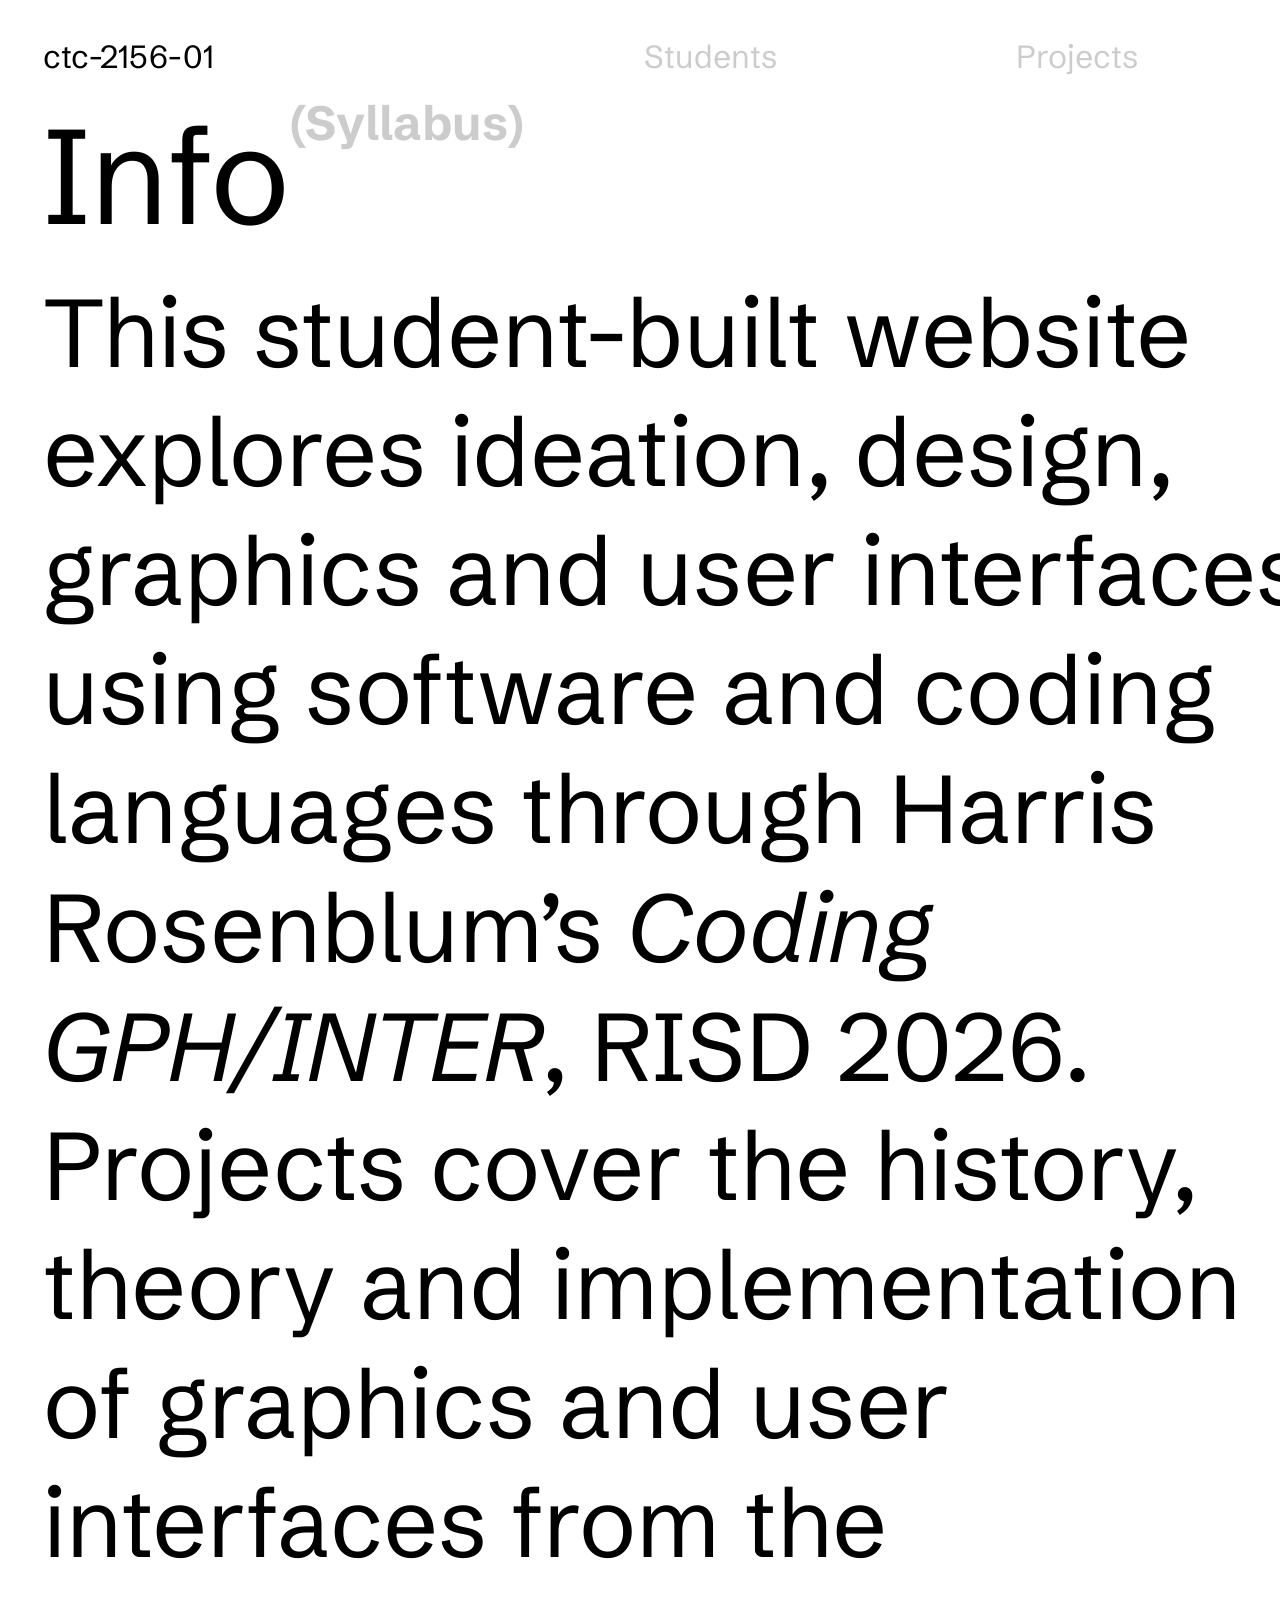
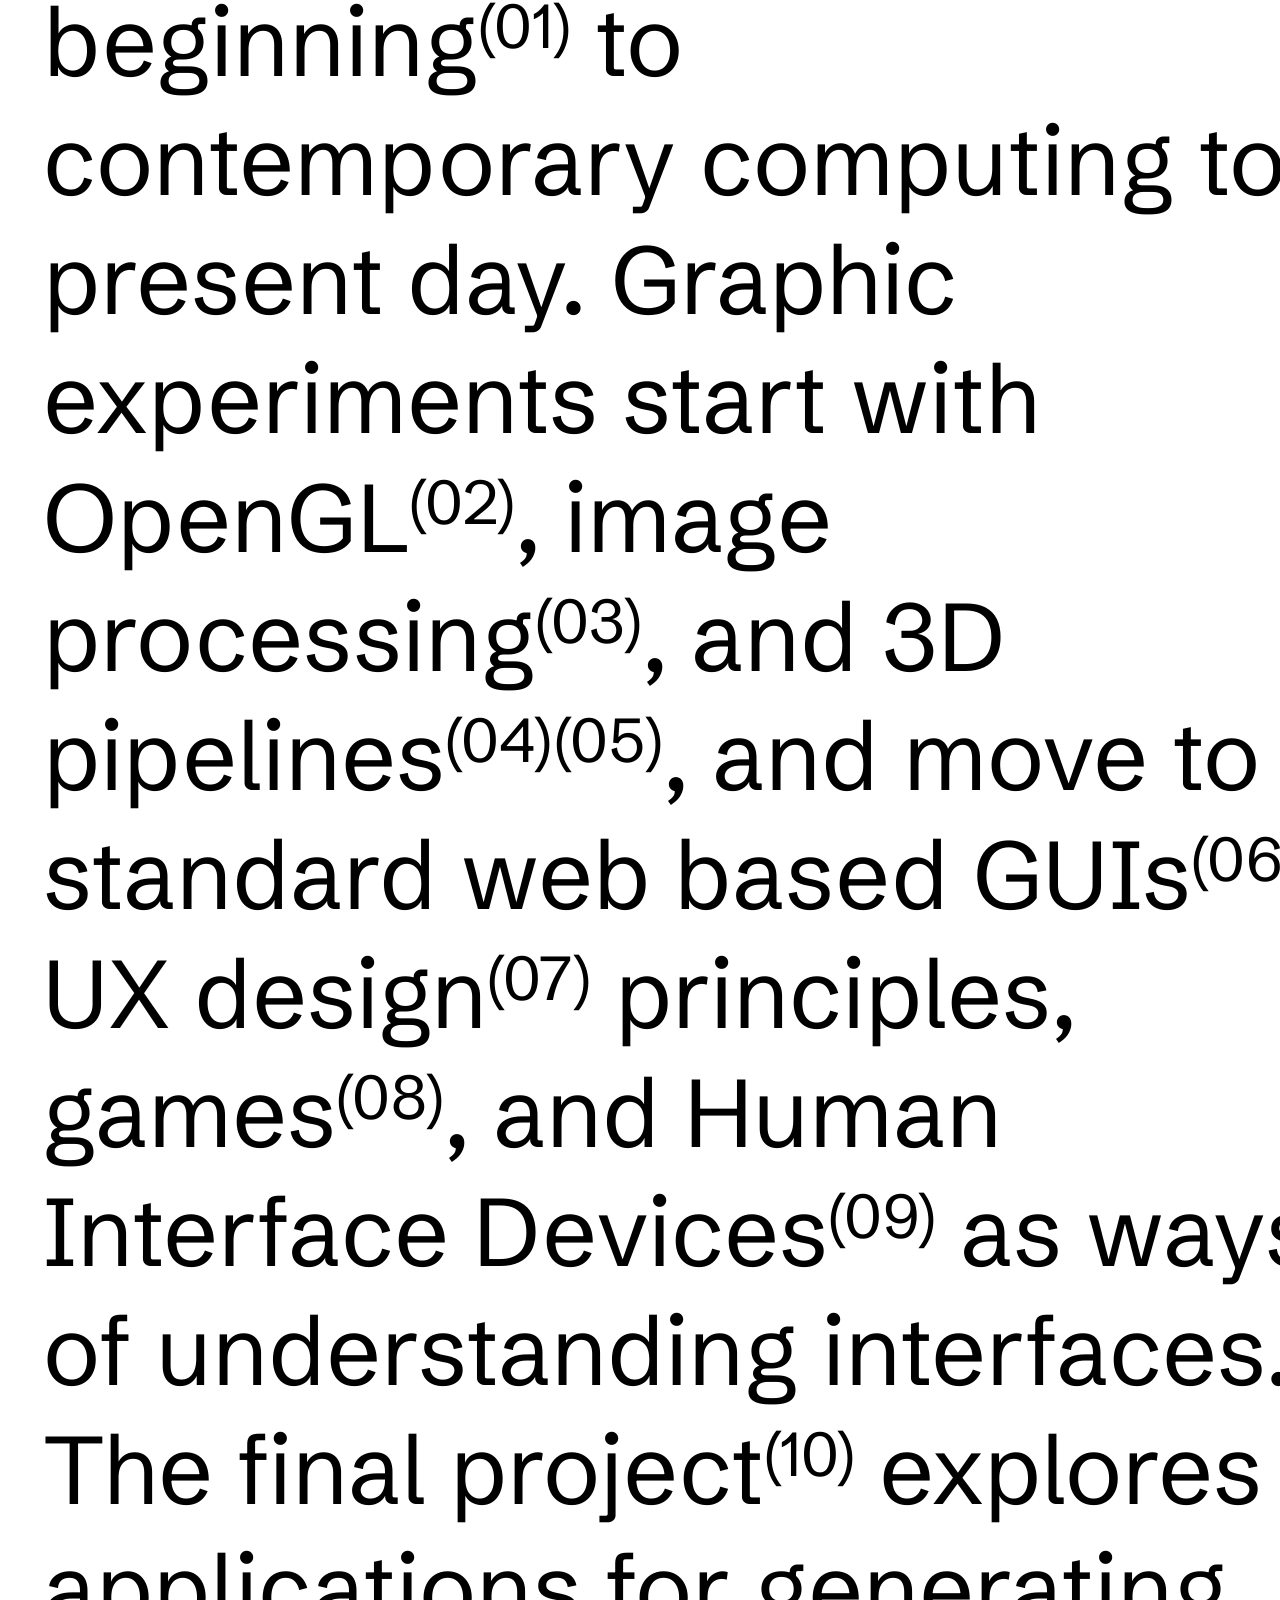
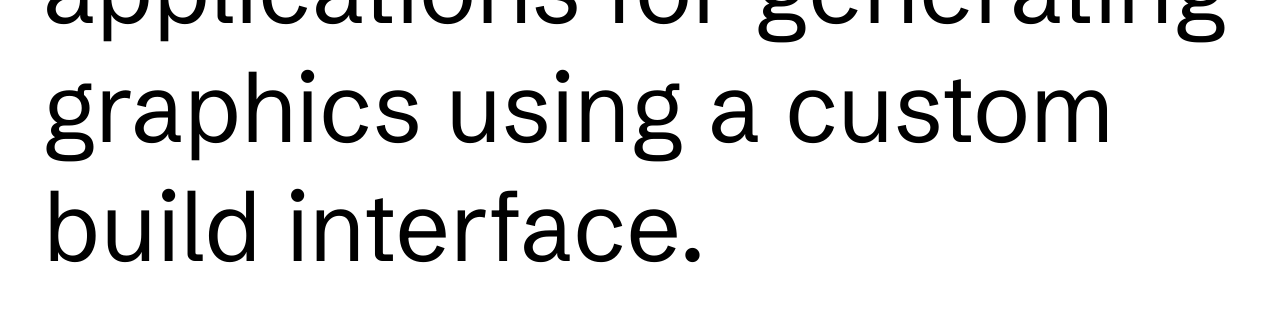
==== info.html @ 209fdb0d "layout team" ====
<!doctype html>
<html lang="en">
<head>
  <meta charset="utf-8">
  <meta name="viewport" content="width=device-width, initial-scale=1">
  <title>Info — ctc-2156-01</title>
  <link rel="preconnect" href="https://fonts.googleapis.com">
  <link rel="preconnect" href="https://fonts.gstatic.com" crossorigin>
  <link href="https://fonts.googleapis.com/css2?family=Schibsted+Grotesk:ital,wght@0,400;0,700;1,400&display=swap" rel="stylesheet">
  <link rel="stylesheet" href="styles.css">
</head>
<body>
  <main class="page page--info">
    <header class="topbar">
      <p class="topbar__course">ctc-2156-01</p>
      <nav class="topbar__nav" aria-label="Main">
        <a href="student.html">Students</a>
        <a href="projects.html">Projects</a>
        <span aria-current="page">Info</span>
      </nav>
    </header>
    <div class="heading">
      <h1>Info</h1>
      <p class="heading__tag">(Syllabus)</p>
    </div>
    <p class="about">This student-built website explores ideation, design, graphics and user interfaces using software and coding languages through Harris Rosenblum’s <em>Coding GPH/INTER</em>, RISD 2026. Projects cover the history, theory and implementation of graphics and user interfaces from the beginning<sup>(01)</sup> to contemporary computing to present day. Graphic experiments start with OpenGL<sup>(02)</sup>, image processing<sup>(03)</sup>, and 3D pipelines<sup>(04)(05)</sup>, and move to standard web based GUIs<sup>(06)</sup>, UX design<sup>(07)</sup> principles, games<sup>(08)</sup>, and Human Interface Devices<sup>(09)</sup> as ways of understanding interfaces. The final project<sup>(10)</sup> explores applications for generating graphics using a custom build interface.</p>
  </main>
</body>
</html>
---- styles.css ----
/* Sizes follow the 1728px-wide Figma frame. --u is one Figma pixel:
   it grows on wider windows but never shrinks below 1px, so narrower
   windows keep the design layout and scroll horizontally. */
:root {
  --u: max(1px, calc(100vw / 1728));
  --ink: #000;
  --muted: rgba(0, 0, 0, 0.2);
  --paper: #fff;
  --pad-x: calc(43 * var(--u));
  --font: "Schibsted Grotesk", system-ui, sans-serif;

  --fs-nav: calc(32 * var(--u));
  --fs-title: calc(134.273 * var(--u));
  --fs-tag: calc(48 * var(--u));
  --fs-row: calc(96 * var(--u));
  --fs-num: calc(117.142 * var(--u));
  --fs-foot: calc(40 * var(--u));
}

* { box-sizing: border-box; margin: 0; padding: 0; }

body {
  background: var(--paper);
  color: var(--ink);
  font-family: var(--font);
  font-weight: 400;
  line-height: normal;
  overflow-wrap: break-word;
  overflow-x: auto;
}

a { color: inherit; text-decoration: none; }

.page {
  display: flex;
  flex-direction: column;
  gap: calc(11 * var(--u));
  padding: calc(20 * var(--u)) var(--pad-x);
  width: 100%;
  min-width: 1728px;
  min-height: 100vh;
}
.page--projects { --pad-x: calc(32 * var(--u)); }
.page--info {
  gap: calc(17 * var(--u));
  padding-top: calc(37 * var(--u));
  padding-bottom: calc(37 * var(--u));
}

/* ---------- Top bar ---------- */
.topbar {
  display: flex;
  align-items: center;
  font-size: var(--fs-nav);
}
.topbar__course { width: calc(601 * var(--u)); flex-shrink: 0; }
.topbar__nav { display: flex; }
.topbar__nav a,
.topbar__nav span {
  width: calc(372.3 * var(--u));
  color: var(--muted);
  transition: color 0.15s;
}
.topbar__nav a:hover,
.topbar__nav a:focus-visible { color: var(--ink); }
.topbar__nav [aria-current="page"] { cursor: default; }

/* ---------- Page heading ---------- */
.heading {
  display: flex;
  align-items: flex-start;
  height: calc(128 * var(--u));
  white-space: nowrap;
}
.page--info .heading { height: calc(163 * var(--u)); }
.heading h1 {
  font-size: var(--fs-title);
  font-weight: 400;
  line-height: normal;
}
.heading__tag {
  font-size: var(--fs-tag);
  font-weight: 700;
  color: var(--muted);
}
.heading__tag span + span { margin-left: 0.25em; }

/* ---------- Row lists ---------- */
.rows { list-style: none; display: flex; flex-direction: column; gap: calc(11 * var(--u)); }

.student {
  border-bottom: 1px solid var(--ink);
  padding: calc(18 * var(--u)) 0 calc(18 * var(--u)) calc(608 * var(--u));
  font-size: var(--fs-row);
  white-space: nowrap;
}

.project {
  display: flex;
  align-items: center;
  gap: calc(460 * var(--u));
  border-bottom: 1px solid var(--ink);
  padding: calc(20 * var(--u)) 0;
}
.project__num {
  flex-shrink: 0;
  width: calc(150 * var(--u));
  font-size: var(--fs-num);
}
.project__title {
  max-width: calc(1091 * var(--u));
  font-size: var(--fs-row);
}

/* Hover: a blurred copy of the type in the row's spot color sits on
   top of the black type with a "difference" blend. Used on both lists. */
.js-row { cursor: pointer; outline: none; }
.fx { position: relative; }
.fx::after {
  content: attr(data-text);
  position: absolute;
  inset: 0;
  color: var(--spot);
  mix-blend-mode: difference;
  filter: blur(calc(5.734 * var(--u)));
  pointer-events: none;
  opacity: 0;
  transition: opacity 0.2s ease;
}
.project__num.fx::after { filter: blur(calc(4.55 * var(--u))); }
.js-row:hover .fx::after,
.js-row:focus-visible .fx::after,
.js-row.is-active .fx::after { opacity: 1; }

/* Tab: one bar in the row's spot color, fixed to the bottom
   of the window. Hover shows a 38px strip; click raises the whole tab
   with a square per piece of work. */
.project-tab {
  position: fixed;
  left: 0;
  right: 0;
  bottom: 0;
  z-index: 10;
  display: flex;
  flex-wrap: wrap;
  align-content: flex-start;
  gap: calc(12 * var(--u));
  padding: calc(24 * var(--u)) var(--pad-x);
  background: var(--spot, #000);
  border-radius: calc(20 * var(--u)) calc(20 * var(--u)) 0 0;
  transform: translateY(100%);
  transition: transform 0.35s cubic-bezier(0.2, 0.8, 0.2, 1);
  pointer-events: none;
}
.project-tab.is-peek { transform: translateY(calc(100% - 38 * var(--u))); }
.project-tab.is-open { transform: translateY(0); pointer-events: auto; }
/* Only the colored strip shows while peeking, not the squares */
.project-tab:not(.is-open) .work { visibility: hidden; }

.work {
  width: calc(115 * var(--u));
  height: calc(115 * var(--u));
  flex-shrink: 0;
  padding: 0;
  border: 0;
  background: #d9d9d9;
  cursor: pointer;
  overflow: hidden;
}
.work { position: relative; display: block; }
.work img { display: block; width: 100%; height: 100%; object-fit: cover; }
/* Live preview: render the linked page at ~1440px wide, then shrink it
   down to the square (12.5 x 0.08 = 1). */
.work iframe {
  position: absolute;
  top: 0;
  left: 0;
  width: 1250%;
  height: 1250%;
  border: 0;
  transform: scale(0.08);
  transform-origin: 0 0;
  pointer-events: none;
  background: #fff;
}
.work.is-empty { cursor: default; }
.work:focus-visible { outline: 2px solid var(--ink); outline-offset: 2px; }

/* Hovering a square: the name shows huge, blurred, difference-blended */
.work-name {
  position: fixed;
  top: calc(287 * var(--u));
  left: 50%;
  width: calc(1526 * var(--u));
  transform: translateX(-50%);
  z-index: 9;
  font-size: calc(276.171 * var(--u));
  line-height: 0.8;
  text-transform: uppercase;
  text-align: center;
  color: var(--spot, #000);
  mix-blend-mode: difference;
  filter: blur(0.0424em); /* 11.7px at the 276px design size; scales with the text */
  pointer-events: none;
  opacity: 0;
  transition: opacity 0.2s ease;
}
.work-name.is-on { opacity: 1; }
.work-name span {
  display: block;
  width: max-content;
  margin: 0 auto;
  white-space: nowrap;
}

/* Leave room to scroll past the open tab */
body.tab-open { padding-bottom: calc(163 * var(--u)); }

@media (prefers-reduced-motion: reduce) {
  .project-tab { transition: none; }
}

/* ---------- Info ---------- */
.about {
  max-width: calc(1285 * var(--u));
  font-size: var(--fs-row);
}
.about em { font-style: italic; }
.about sup {
  font-size: 0.645em;
  line-height: 0;
  vertical-align: 0.45em;
}

/* ---------- Footer ---------- */
.footer {
  display: flex;
  justify-content: space-between;
  align-items: center;
  font-size: var(--fs-foot);
  margin-top: auto;
}
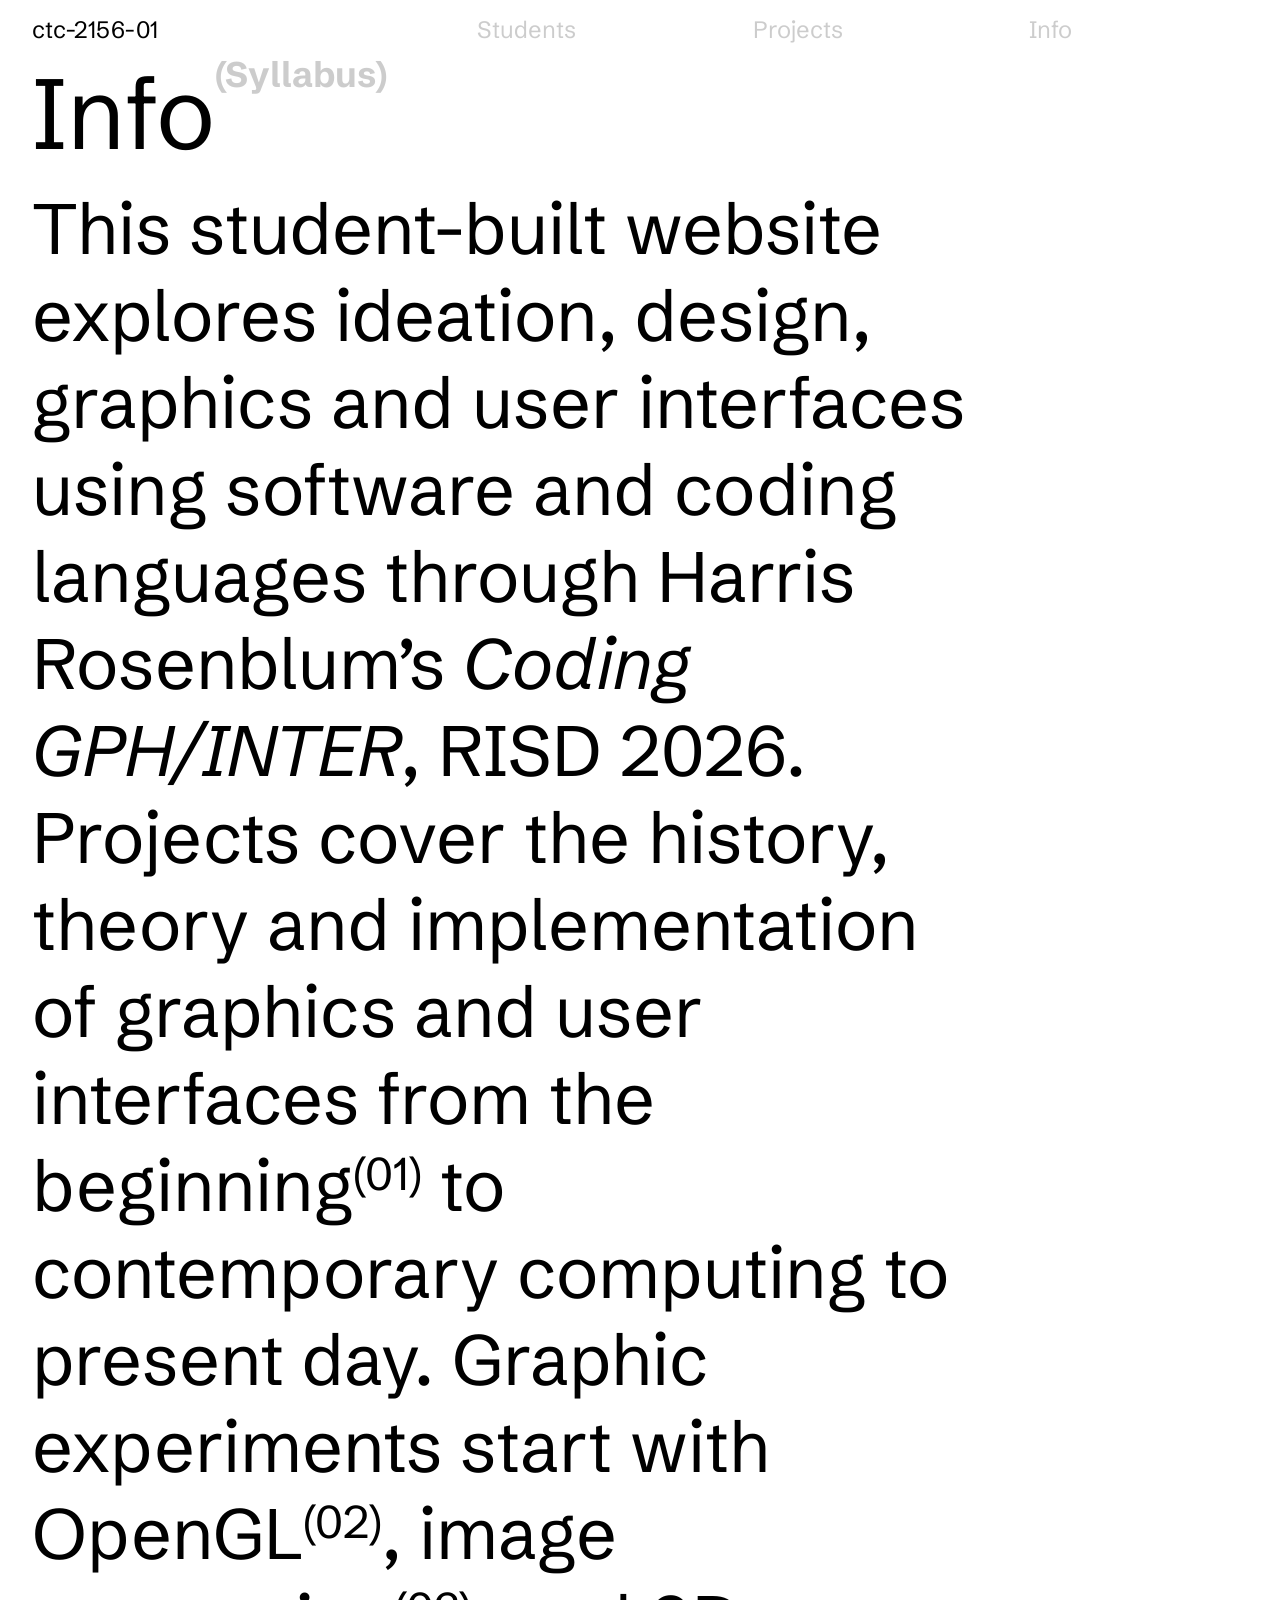
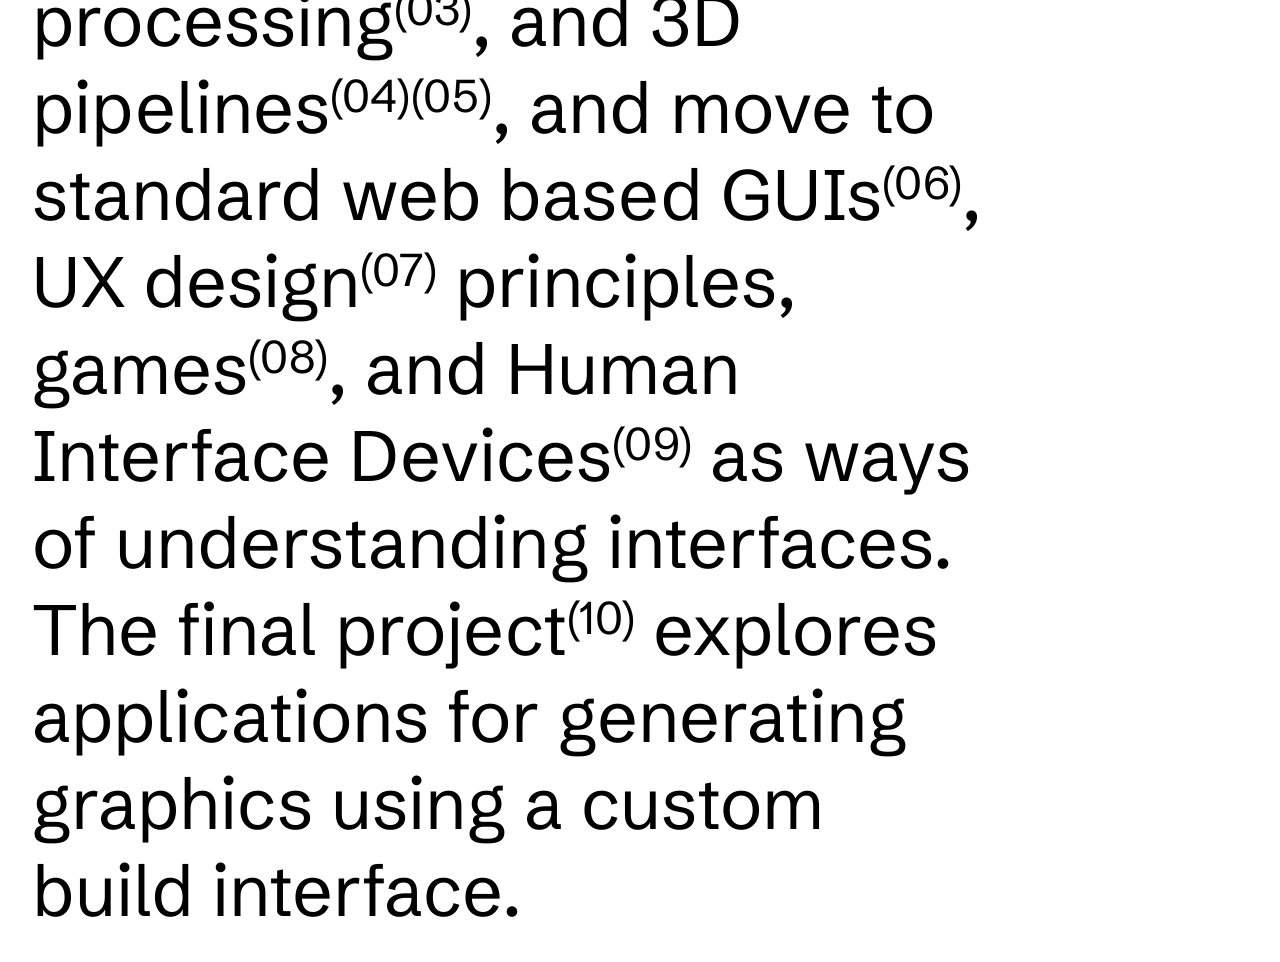
==== commit 1593e28b: "Fix responsive scaling, unify header, add page transitions and folder-shaped project tab Co-Authored" ====
--- a/info.html
+++ b/info.html
@@ -12,7 +12,7 @@
 <body>
   <main class="page page--info">
     <header class="topbar">
-      <p class="topbar__course">ctc-2156-01</p>
+      <p class="topbar__course"><a href="index.html">ctc-2156-01</a></p>
       <nav class="topbar__nav" aria-label="Main">
         <a href="student.html">Students</a>
         <a href="projects.html">Projects</a>
@@ -25,5 +25,6 @@
     </div>
     <p class="about">This student-built website explores ideation, design, graphics and user interfaces using software and coding languages through Harris Rosenblum’s <em>Coding GPH/INTER</em>, RISD 2026. Projects cover the history, theory and implementation of graphics and user interfaces from the beginning<sup>(01)</sup> to contemporary computing to present day. Graphic experiments start with OpenGL<sup>(02)</sup>, image processing<sup>(03)</sup>, and 3D pipelines<sup>(04)(05)</sup>, and move to standard web based GUIs<sup>(06)</sup>, UX design<sup>(07)</sup> principles, games<sup>(08)</sup>, and Human Interface Devices<sup>(09)</sup> as ways of understanding interfaces. The final project<sup>(10)</sup> explores applications for generating graphics using a custom build interface.</p>
   </main>
+  <script src="transition.js"></script>
 </body>
 </html>
--- a/styles.css
+++ b/styles.css
@@ -1,8 +1,8 @@
-/* Sizes follow the 1728px-wide Figma frame. --u is one Figma pixel:
-   it grows on wider windows but never shrinks below 1px, so narrower
-   windows keep the design layout and scroll horizontally. */
+/* Sizes follow the 1728px-wide Figma frame. --u is one Figma pixel and
+   scales with the window width, so the layout fits any screen. Narrow
+   screens switch to a stacked layout (see the media query at the end). */
 :root {
-  --u: max(1px, calc(100vw / 1728));
+  --u: calc(100vw / 1728);
   --ink: #000;
   --muted: rgba(0, 0, 0, 0.2);
   --paper: #fff;
@@ -26,7 +26,7 @@
   font-weight: 400;
   line-height: normal;
   overflow-wrap: break-word;
-  overflow-x: auto;
+  overflow-x: hidden;
 }
 
 a { color: inherit; text-decoration: none; }
@@ -37,18 +37,50 @@
   gap: calc(11 * var(--u));
   padding: calc(20 * var(--u)) var(--pad-x);
   width: 100%;
-  min-width: 1728px;
   min-height: 100vh;
 }
 .page--projects { --pad-x: calc(32 * var(--u)); }
-.page--info {
-  gap: calc(17 * var(--u));
-  padding-top: calc(37 * var(--u));
-  padding-bottom: calc(37 * var(--u));
+.page--info { padding-bottom: calc(37 * var(--u)); }
+
+/* ---------- Page transitions ---------- */
+/* Arrival: each block (except the top bar, which stays put)
+   fades in while flying up from below, staggered.
+   Departure: transition.js adds .is-leaving and the page fades out. */
+@keyframes fly-in {
+  from { opacity: 0; transform: translateY(calc(40 * var(--u))); }
+  to   { opacity: 1; transform: none; }
+}
+.page > :not(.rows):not(.topbar),
+.rows > * {
+  animation: fly-in 0.6s cubic-bezier(0.2, 0.8, 0.2, 1) backwards;
+  animation-delay: calc(var(--i, 0) * 60ms);
+}
+.page > :nth-child(1) { --i: 0; }
+.page > :nth-child(2) { --i: 1; }
+.page > :nth-child(3) { --i: 2; }
+.page > :nth-child(4) { --i: 3; }
+.rows > :nth-child(1)  { --i: 3; }
+.rows > :nth-child(2)  { --i: 4; }
+.rows > :nth-child(3)  { --i: 5; }
+.rows > :nth-child(4)  { --i: 6; }
+.rows > :nth-child(5)  { --i: 7; }
+.rows > :nth-child(6)  { --i: 8; }
+.rows > :nth-child(n+7) { --i: 9; }
+
+.page > :not(.topbar) { transition: opacity 0.25s ease; }
+.is-leaving .page > :not(.topbar) { opacity: 0; }
+.is-leaving .project-tab { opacity: 0; transition: opacity 0.25s ease; }
+
+@media (prefers-reduced-motion: reduce) {
+  .page > :not(.rows), .rows > * { animation: none; }
+  .page > * { transition: none; }
 }
 
 /* ---------- Top bar ---------- */
+/* Same position and spacing on every page: the side inset is fixed at
+   43 regardless of the page's own --pad-x. */
 .topbar {
+  padding: 0 calc(43 * var(--u) - var(--pad-x));
   display: flex;
   align-items: center;
   font-size: var(--fs-nav);
@@ -84,6 +116,20 @@
   color: var(--muted);
 }
 .heading__tag span + span { margin-left: 0.25em; }
+
+/* (Weekly) (Final) toggle on the Projects page */
+.view-toggle button {
+  font: inherit;
+  color: inherit;
+  background: none;
+  border: 0;
+  padding: 0;
+  cursor: pointer;
+  transition: color 0.15s;
+}
+.view-toggle button:hover,
+.view-toggle button[aria-pressed="true"] { color: var(--ink); }
+.view-toggle button:focus-visible { outline: 2px solid var(--ink); outline-offset: 2px; }
 
 /* ---------- Row lists ---------- */
 .rows { list-style: none; display: flex; flex-direction: column; gap: calc(11 * var(--u)); }
@@ -136,9 +182,12 @@
    of the window. Hover shows a 38px strip; click raises the whole tab
    with a square per piece of work. */
 .project-tab {
+  --tab-w: calc(240 * var(--u));  /* raised folder tab, centered */
+  --tab-h: calc(32 * var(--u));
+  --tab-r: calc(16 * var(--u));   /* corner and fillet radius */
   position: fixed;
-  left: 0;
-  right: 0;
+  left: calc(20 * var(--u));
+  right: calc(20 * var(--u));
   bottom: 0;
   z-index: 10;
   display: flex;
@@ -148,9 +197,34 @@
   padding: calc(24 * var(--u)) var(--pad-x);
   background: var(--spot, #000);
   border-radius: calc(20 * var(--u)) calc(20 * var(--u)) 0 0;
-  transform: translateY(100%);
+  transform: translateY(calc(100% + var(--tab-h)));
   transition: transform 0.35s cubic-bezier(0.2, 0.8, 0.2, 1);
   pointer-events: none;
+}
+/* Folder tab: a rounded block above the bar's top edge, joined to it by
+   two concave fillets. */
+.project-tab::before,
+.project-tab::after {
+  content: "";
+  position: absolute;
+  left: 50%;
+  transform: translateX(-50%);
+  pointer-events: none;
+}
+.project-tab::before {
+  top: calc(-1 * var(--tab-h));
+  width: var(--tab-w);
+  height: calc(var(--tab-h) + 1px);
+  background: var(--spot, #000);
+  border-radius: var(--tab-r) var(--tab-r) 0 0;
+}
+.project-tab::after {
+  top: calc(-1 * var(--tab-r));
+  width: calc(var(--tab-w) + 2 * var(--tab-r));
+  height: var(--tab-r);
+  background:
+    radial-gradient(circle at 0 0, transparent calc(var(--tab-r) - 0.5px), var(--spot, #000) var(--tab-r)) 0 0 / var(--tab-r) var(--tab-r) no-repeat,
+    radial-gradient(circle at 100% 0, transparent calc(var(--tab-r) - 0.5px), var(--spot, #000) var(--tab-r)) 100% 0 / var(--tab-r) var(--tab-r) no-repeat;
 }
 .project-tab.is-peek { transform: translateY(calc(100% - 38 * var(--u))); }
 .project-tab.is-open { transform: translateY(0); pointer-events: auto; }
@@ -222,6 +296,7 @@
 
 /* ---------- Info ---------- */
 .about {
+  margin-top: calc(6 * var(--u));
   max-width: calc(1285 * var(--u));
   font-size: var(--fs-row);
 }
@@ -240,3 +315,26 @@
   font-size: var(--fs-foot);
   margin-top: auto;
 }
+
+/* ---------- Narrow screens ---------- */
+@media (max-width: 800px) {
+  :root { --u: calc(100vw / 900); }
+  .page,
+  .page--projects { --pad-x: calc(40 * var(--u)); }
+
+  .topbar { padding-inline: 0; flex-wrap: wrap; row-gap: calc(8 * var(--u)); }
+  .topbar__course { width: 100%; }
+  .topbar__nav a,
+  .topbar__nav span { width: auto; margin-right: calc(48 * var(--u)); }
+
+  .heading,
+  .page--info .heading { height: auto; flex-wrap: wrap; white-space: normal; }
+
+  .student { padding-left: 0; white-space: normal; }
+  .project { gap: calc(40 * var(--u)); }
+  .project__title { flex: 1; min-width: 0; max-width: none; }
+  .project__num { width: calc(170 * var(--u)); }
+
+  .about { max-width: none; }
+  .work-name { width: 100%; }
+}
